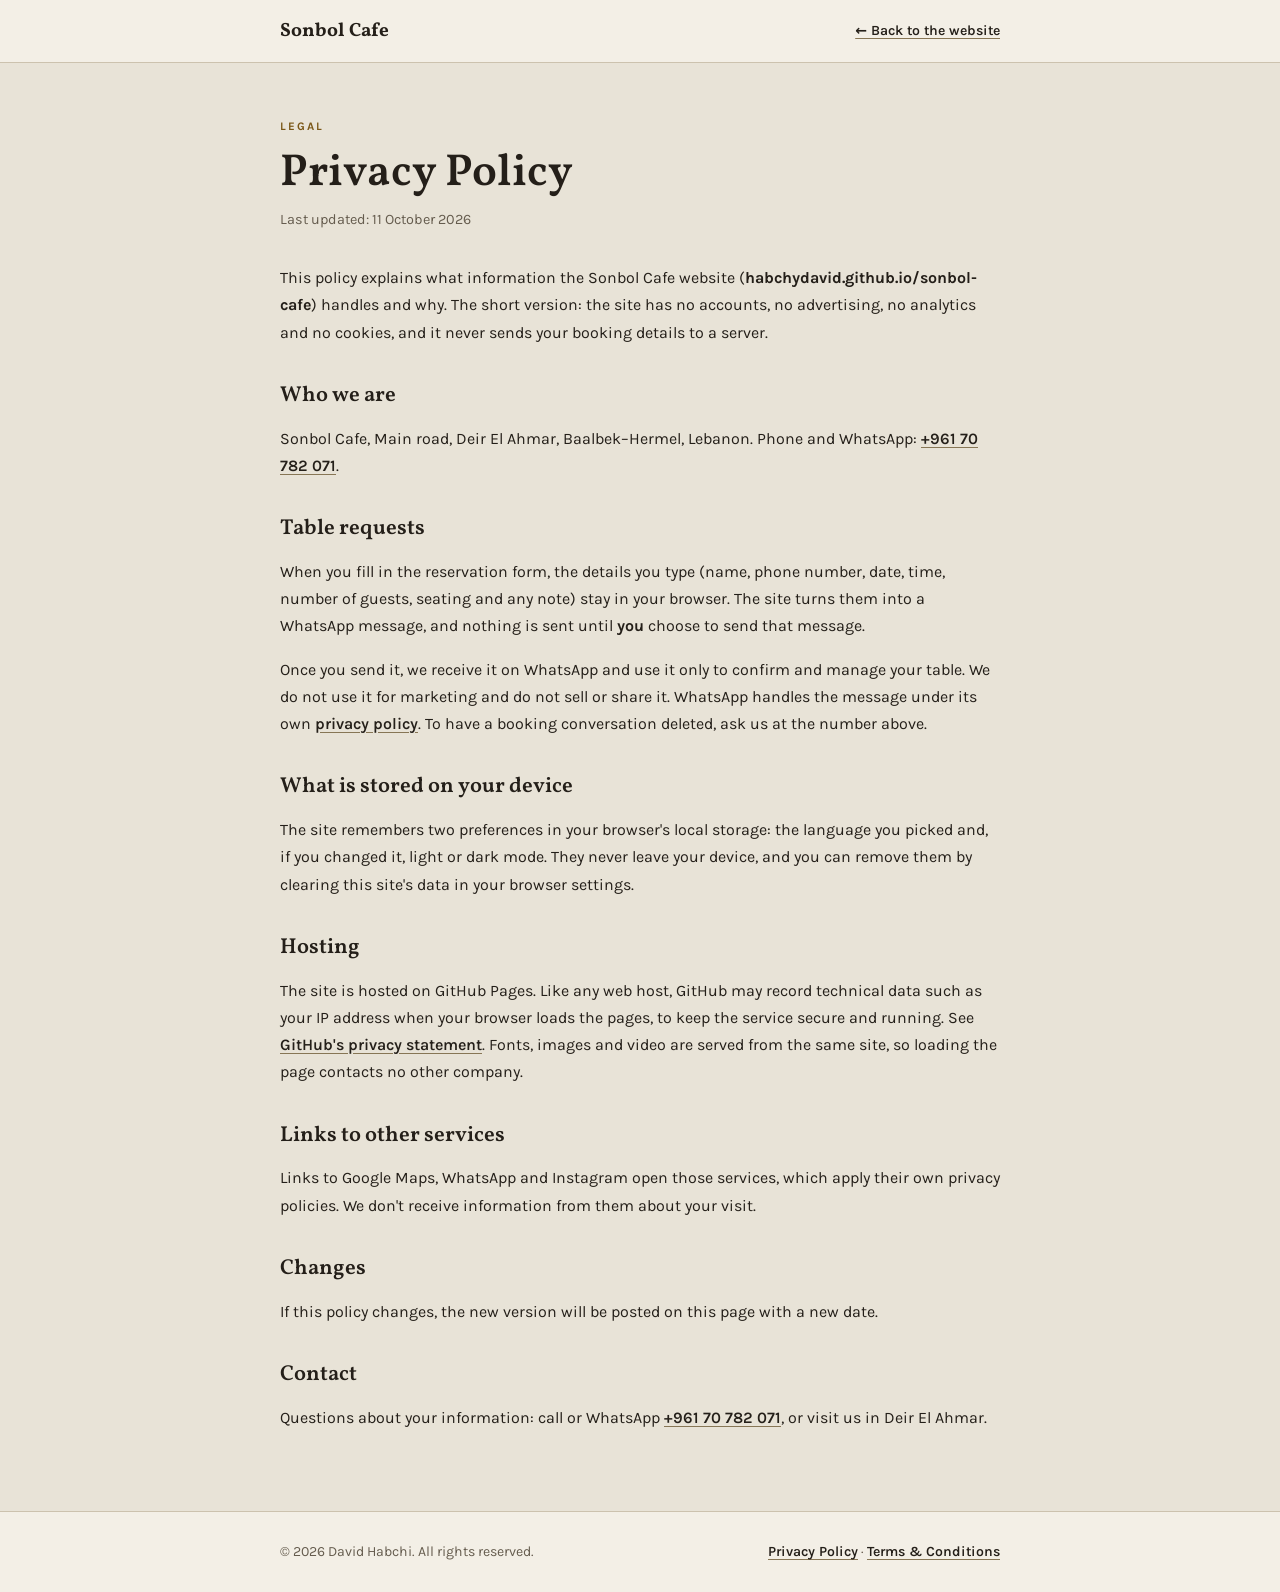
==== privacy.html @ 91145aa8 "New footer, Privacy Policy and Terms pages; shared theme file Footer, in order: copyright (© David H" ====
<!doctype html>
<html lang="en">
<head>
<meta charset="utf-8">
<meta name="viewport" content="width=device-width,initial-scale=1">
<title>Privacy Policy · Sonbol Cafe</title>
<meta name="description" content="How the Sonbol Cafe website handles your information.">
<link rel="stylesheet" href="assets/theme.css">
<link rel="stylesheet" href="assets/page.css">
</head>
<body>
<header class="page-bar">
  <div class="in">
    <a class="brand" href="./">Sonbol Cafe</a>
    <a class="back" href="./">&larr; Back to the website</a>
  </div>
</header>

<main class="doc">
  <span class="eyebrow">Legal</span>
  <h1>Privacy Policy</h1>
  <p class="updated">Last updated: 11 October 2026</p>

  <p>This policy explains what information the Sonbol Cafe website (<b>habchydavid.github.io/sonbol-cafe</b>) handles and why. The short version: the site has no accounts, no advertising, no analytics and no cookies, and it never sends your booking details to a server.</p>

  <h2>Who we are</h2>
  <p>Sonbol Cafe, Main road, Deir El Ahmar, Baalbek–Hermel, Lebanon. Phone and WhatsApp: <a href="tel:+96170782071">+961 70 782 071</a>.</p>

  <h2>Table requests</h2>
  <p>When you fill in the reservation form, the details you type (name, phone number, date, time, number of guests, seating and any note) stay in your browser. The site turns them into a WhatsApp message, and nothing is sent until <b>you</b> choose to send that message.</p>
  <p>Once you send it, we receive it on WhatsApp and use it only to confirm and manage your table. We do not use it for marketing and do not sell or share it. WhatsApp handles the message under its own <a href="https://www.whatsapp.com/legal/privacy-policy" target="_blank" rel="noopener">privacy policy</a>. To have a booking conversation deleted, ask us at the number above.</p>

  <h2>What is stored on your device</h2>
  <p>The site remembers two preferences in your browser's local storage: the language you picked and, if you changed it, light or dark mode. They never leave your device, and you can remove them by clearing this site's data in your browser settings.</p>

  <h2>Hosting</h2>
  <p>The site is hosted on GitHub Pages. Like any web host, GitHub may record technical data such as your IP address when your browser loads the pages, to keep the service secure and running. See <a href="https://docs.github.com/en/site-policy/privacy-policies/github-general-privacy-statement" target="_blank" rel="noopener">GitHub's privacy statement</a>. Fonts, images and video are served from the same site, so loading the page contacts no other company.</p>

  <h2>Links to other services</h2>
  <p>Links to Google Maps, WhatsApp and Instagram open those services, which apply their own privacy policies. We don't receive information from them about your visit.</p>

  <h2>Changes</h2>
  <p>If this policy changes, the new version will be posted on this page with a new date.</p>

  <h2>Contact</h2>
  <p>Questions about your information: call or WhatsApp <a href="tel:+96170782071">+961 70 782 071</a>, or visit us in Deir El Ahmar.</p>
</main>

<footer class="page-foot">
  <div class="in">
    <span>&copy; <span id="yr">2026</span> David Habchi. All rights reserved.</span>
    <span><a href="privacy.html">Privacy Policy</a> · <a href="terms.html">Terms &amp; Conditions</a></span>
  </div>
</footer>
<script>
/* same theme choice as the main page; rendering itself follows the OS without this */
try{ var t = localStorage.getItem('sonbol-theme'); if (t) document.documentElement.classList.add('theme-' + t); }catch(e){}
document.getElementById('yr').textContent = new Date().getFullYear();
</script>
</body>
</html>
---- assets/theme.css ----
/* Shared by every page: brand fonts and the theme tokens.
   Check contrast after changing colours:  python3 tools/check-contrast.py */

@font-face{font-family:'Karla';font-style:normal;font-weight:400;font-display:swap;src:url(fonts/karla-var-latin-ext.woff2) format('woff2');unicode-range:U+0100-02BA, U+02BD-02C5, U+02C7-02CC, U+02CE-02D7, U+02DD-02FF, U+0304, U+0308, U+0329, U+1D00-1DBF, U+1E00-1E9F, U+1EF2-1EFF, U+2020, U+20A0-20AB, U+20AD-20C4, U+2113, U+2C60-2C7F, U+A720-A7FF}
@font-face{font-family:'Karla';font-style:normal;font-weight:400;font-display:swap;src:url(fonts/karla-var-latin.woff2) format('woff2');unicode-range:U+0000-00FF, U+0131, U+0152-0153, U+02BB-02BC, U+02C6, U+02DA, U+02DC, U+0304, U+0308, U+0329, U+2000-206F, U+20AC, U+2122, U+2191, U+2193, U+2212, U+2215, U+FEFF, U+FFFD}
@font-face{font-family:'Karla';font-style:normal;font-weight:600;font-display:swap;src:url(fonts/karla-var-latin-ext.woff2) format('woff2');unicode-range:U+0100-02BA, U+02BD-02C5, U+02C7-02CC, U+02CE-02D7, U+02DD-02FF, U+0304, U+0308, U+0329, U+1D00-1DBF, U+1E00-1E9F, U+1EF2-1EFF, U+2020, U+20A0-20AB, U+20AD-20C4, U+2113, U+2C60-2C7F, U+A720-A7FF}
@font-face{font-family:'Karla';font-style:normal;font-weight:600;font-display:swap;src:url(fonts/karla-var-latin.woff2) format('woff2');unicode-range:U+0000-00FF, U+0131, U+0152-0153, U+02BB-02BC, U+02C6, U+02DA, U+02DC, U+0304, U+0308, U+0329, U+2000-206F, U+20AC, U+2122, U+2191, U+2193, U+2212, U+2215, U+FEFF, U+FFFD}
@font-face{font-family:'Karla';font-style:normal;font-weight:700;font-display:swap;src:url(fonts/karla-var-latin-ext.woff2) format('woff2');unicode-range:U+0100-02BA, U+02BD-02C5, U+02C7-02CC, U+02CE-02D7, U+02DD-02FF, U+0304, U+0308, U+0329, U+1D00-1DBF, U+1E00-1E9F, U+1EF2-1EFF, U+2020, U+20A0-20AB, U+20AD-20C4, U+2113, U+2C60-2C7F, U+A720-A7FF}
@font-face{font-family:'Karla';font-style:normal;font-weight:700;font-display:swap;src:url(fonts/karla-var-latin.woff2) format('woff2');unicode-range:U+0000-00FF, U+0131, U+0152-0153, U+02BB-02BC, U+02C6, U+02DA, U+02DC, U+0304, U+0308, U+0329, U+2000-206F, U+20AC, U+2122, U+2191, U+2193, U+2212, U+2215, U+FEFF, U+FFFD}
@font-face{font-family:'Noto Kufi Arabic';font-style:normal;font-weight:400;font-display:swap;src:url(fonts/noto-kufi-arabic-var-arabic.woff2) format('woff2');unicode-range:U+0600-06FF, U+0750-077F, U+0870-0891, U+0897-08E1, U+08E3-08FF, U+200C-200E, U+2010-2011, U+204F, U+2E41, U+FB50-FDFF, U+FE70-FE74, U+FE76-FEFC, U+102E0-102FB, U+10E60-10E7E, U+10EC2-10EC7, U+10EC9-10EEE, U+10EF0-10EFF, U+1EE00-1EE03, U+1EE05-1EE1F, U+1EE21-1EE22, U+1EE24, U+1EE27, U+1EE29-1EE32, U+1EE34-1EE37, U+1EE39, U+1EE3B, U+1EE42, U+1EE47, U+1EE49, U+1EE4B, U+1EE4D-1EE4F, U+1EE51-1EE52, U+1EE54, U+1EE57, U+1EE59, U+1EE5B, U+1EE5D, U+1EE5F, U+1EE61-1EE62, U+1EE64, U+1EE67-1EE6A, U+1EE6C-1EE72, U+1EE74-1EE77, U+1EE79-1EE7C, U+1EE7E, U+1EE80-1EE89, U+1EE8B-1EE9B, U+1EEA1-1EEA3, U+1EEA5-1EEA9, U+1EEAB-1EEBB, U+1EEF0-1EEF1}
@font-face{font-family:'Noto Kufi Arabic';font-style:normal;font-weight:400;font-display:swap;src:url(fonts/noto-kufi-arabic-var-latin-ext.woff2) format('woff2');unicode-range:U+0100-02BA, U+02BD-02C5, U+02C7-02CC, U+02CE-02D7, U+02DD-02FF, U+0304, U+0308, U+0329, U+1D00-1DBF, U+1E00-1E9F, U+1EF2-1EFF, U+2020, U+20A0-20AB, U+20AD-20C4, U+2113, U+2C60-2C7F, U+A720-A7FF}
@font-face{font-family:'Noto Kufi Arabic';font-style:normal;font-weight:400;font-display:swap;src:url(fonts/noto-kufi-arabic-var-latin.woff2) format('woff2');unicode-range:U+0000-00FF, U+0131, U+0152-0153, U+02BB-02BC, U+02C6, U+02DA, U+02DC, U+0304, U+0308, U+0329, U+2000-206F, U+20AC, U+2122, U+2191, U+2193, U+2212, U+2215, U+FEFF, U+FFFD}
@font-face{font-family:'Noto Kufi Arabic';font-style:normal;font-weight:700;font-display:swap;src:url(fonts/noto-kufi-arabic-var-arabic.woff2) format('woff2');unicode-range:U+0600-06FF, U+0750-077F, U+0870-0891, U+0897-08E1, U+08E3-08FF, U+200C-200E, U+2010-2011, U+204F, U+2E41, U+FB50-FDFF, U+FE70-FE74, U+FE76-FEFC, U+102E0-102FB, U+10E60-10E7E, U+10EC2-10EC7, U+10EC9-10EEE, U+10EF0-10EFF, U+1EE00-1EE03, U+1EE05-1EE1F, U+1EE21-1EE22, U+1EE24, U+1EE27, U+1EE29-1EE32, U+1EE34-1EE37, U+1EE39, U+1EE3B, U+1EE42, U+1EE47, U+1EE49, U+1EE4B, U+1EE4D-1EE4F, U+1EE51-1EE52, U+1EE54, U+1EE57, U+1EE59, U+1EE5B, U+1EE5D, U+1EE5F, U+1EE61-1EE62, U+1EE64, U+1EE67-1EE6A, U+1EE6C-1EE72, U+1EE74-1EE77, U+1EE79-1EE7C, U+1EE7E, U+1EE80-1EE89, U+1EE8B-1EE9B, U+1EEA1-1EEA3, U+1EEA5-1EEA9, U+1EEAB-1EEBB, U+1EEF0-1EEF1}
@font-face{font-family:'Noto Kufi Arabic';font-style:normal;font-weight:700;font-display:swap;src:url(fonts/noto-kufi-arabic-var-latin-ext.woff2) format('woff2');unicode-range:U+0100-02BA, U+02BD-02C5, U+02C7-02CC, U+02CE-02D7, U+02DD-02FF, U+0304, U+0308, U+0329, U+1D00-1DBF, U+1E00-1E9F, U+1EF2-1EFF, U+2020, U+20A0-20AB, U+20AD-20C4, U+2113, U+2C60-2C7F, U+A720-A7FF}
@font-face{font-family:'Noto Kufi Arabic';font-style:normal;font-weight:700;font-display:swap;src:url(fonts/noto-kufi-arabic-var-latin.woff2) format('woff2');unicode-range:U+0000-00FF, U+0131, U+0152-0153, U+02BB-02BC, U+02C6, U+02DA, U+02DC, U+0304, U+0308, U+0329, U+2000-206F, U+20AC, U+2122, U+2191, U+2193, U+2212, U+2215, U+FEFF, U+FFFD}
@font-face{font-family:'Vollkorn';font-style:italic;font-weight:600;font-display:swap;src:url(fonts/vollkorn-italic-latin-ext.woff2) format('woff2');unicode-range:U+0100-02BA, U+02BD-02C5, U+02C7-02CC, U+02CE-02D7, U+02DD-02FF, U+0304, U+0308, U+0329, U+1D00-1DBF, U+1E00-1E9F, U+1EF2-1EFF, U+2020, U+20A0-20AB, U+20AD-20C4, U+2113, U+2C60-2C7F, U+A720-A7FF}
@font-face{font-family:'Vollkorn';font-style:italic;font-weight:600;font-display:swap;src:url(fonts/vollkorn-italic-latin.woff2) format('woff2');unicode-range:U+0000-00FF, U+0131, U+0152-0153, U+02BB-02BC, U+02C6, U+02DA, U+02DC, U+0304, U+0308, U+0329, U+2000-206F, U+20AC, U+2122, U+2191, U+2193, U+2212, U+2215, U+FEFF, U+FFFD}
@font-face{font-family:'Vollkorn';font-style:normal;font-weight:600;font-display:swap;src:url(fonts/vollkorn-var-latin-ext.woff2) format('woff2');unicode-range:U+0100-02BA, U+02BD-02C5, U+02C7-02CC, U+02CE-02D7, U+02DD-02FF, U+0304, U+0308, U+0329, U+1D00-1DBF, U+1E00-1E9F, U+1EF2-1EFF, U+2020, U+20A0-20AB, U+20AD-20C4, U+2113, U+2C60-2C7F, U+A720-A7FF}
@font-face{font-family:'Vollkorn';font-style:normal;font-weight:600;font-display:swap;src:url(fonts/vollkorn-var-latin.woff2) format('woff2');unicode-range:U+0000-00FF, U+0131, U+0152-0153, U+02BB-02BC, U+02C6, U+02DA, U+02DC, U+0304, U+0308, U+0329, U+2000-206F, U+20AC, U+2122, U+2191, U+2193, U+2212, U+2215, U+FEFF, U+FFFD}
@font-face{font-family:'Vollkorn';font-style:normal;font-weight:700;font-display:swap;src:url(fonts/vollkorn-var-latin-ext.woff2) format('woff2');unicode-range:U+0100-02BA, U+02BD-02C5, U+02C7-02CC, U+02CE-02D7, U+02DD-02FF, U+0304, U+0308, U+0329, U+1D00-1DBF, U+1E00-1E9F, U+1EF2-1EFF, U+2020, U+20A0-20AB, U+20AD-20C4, U+2113, U+2C60-2C7F, U+A720-A7FF}
@font-face{font-family:'Vollkorn';font-style:normal;font-weight:700;font-display:swap;src:url(fonts/vollkorn-var-latin.woff2) format('woff2');unicode-range:U+0000-00FF, U+0131, U+0152-0153, U+02BB-02BC, U+02C6, U+02DA, U+02DC, U+0304, U+0308, U+0329, U+2000-206F, U+20AC, U+2122, U+2191, U+2193, U+2212, U+2215, U+FEFF, U+FFFD}

/* ===================== THEME SYSTEM =====================
   Three layers:
   1. Palette  – raw brand colours. Components never use these directly.
   2. Semantic – what a colour is FOR (--color-text, --color-action, ...).
                 Each theme is one block that sets every semantic token.
   3. Media    – text and controls drawn over the walk-in video. The video
                 looks the same in every theme, so these are fixed.

   Choosing a theme (no JavaScript needed to render):
   - no theme class on <html>  -> follows the OS setting (light or dark)
   - <html class="theme-dark"> / "theme-light" -> forced by the visitor's toggle
   Adding a theme: copy a semantic block, name it .theme-<name>, change values,
   then run tools/check-contrast.py. Nothing else needs to change.
   Every text pairing below is >= 4.5:1 (WCAG AA), every control border and
   focus ring >= 3:1 against what it sits on, in both themes. */

/* 1. Palette */
:root{
  --palette-plaster:#F3EFE6;   --palette-limestone:#E8E3D7;  --palette-dust:#DFD8C8;
  --palette-sand:#CCC2AE;      --palette-clay:#877655;       --palette-earth:#655C4E;
  --palette-ink:#241F19;
  --palette-night:#17150F;     --palette-night-2:#201D16;    --palette-night-3:#2A261D;
  --palette-night-line:#39342A; --palette-night-clay:#7C715B; --palette-ash:#A1977F;
  --palette-bone:#EFE9DB;
  --palette-wheat:#B07E22;     --palette-wheat-deep:#7A5717; --palette-wheat-light:#D7A647;
  --palette-wheat-glow:#E7B65A;
  --palette-ember:#8E3B2F;     --palette-ember-bright:#B75039; --palette-ember-light:#CE7763;
  --palette-cream:#F6F0E4;     --palette-cream-bright:#FBF6EC; --palette-soot:#1B1710;
  --palette-scrim-rgb:20 16 10;

  --display:'Vollkorn',Georgia,'Times New Roman',serif;
  --body:'Karla',system-ui,-apple-system,'Segoe UI',sans-serif;
  --arabic:'Noto Kufi Arabic','Segoe UI',system-ui,sans-serif;
}

/* 2a. Light (default) */
:root, .theme-light{
  color-scheme:light;
  --color-bg:var(--palette-limestone);           /* page */
  --color-surface:var(--palette-plaster);        /* bands, cards */
  --color-surface-alt:var(--palette-dust);       /* set-menu panel, booking recap */
  --color-text:var(--palette-ink);               /* 11.5–14.2:1 */
  --color-text-muted:var(--palette-earth);       /* 4.6–5.7:1 */
  --color-text-accent:var(--palette-wheat-deep); /* eyebrows, labels: 4.6–5.7:1 */
  --color-text-emphasis:var(--palette-ember);    /* prices: 5.3–6.5:1 */
  --color-border:var(--palette-sand);            /* decorative dividers (no contrast need) */
  --color-border-control:var(--palette-clay);    /* inputs, tabs, toggles: 3.1–3.9:1 */
  --color-accent:var(--palette-wheat);           /* decorative wheat: dots, logo, rules */
  --color-focus:var(--palette-wheat-deep);       /* focus ring: >= 4.6:1 */
  --color-action:var(--palette-ember);           /* primary button */
  --color-on-action:var(--palette-cream-bright); /* 6.9:1 */
  --color-selected:var(--palette-ink);           /* selected menu tab */
  --color-on-selected:var(--palette-limestone);  /* 12.8:1 */
  --color-toggle:var(--palette-wheat-deep);      /* active language */
  --color-on-toggle:var(--palette-cream-bright);
  --color-shadow:rgba(36,31,25,.10);
  --icon-to-dark:block; --icon-to-light:none;    /* theme button shows a moon */
}

/* 2b. Dark – forced by the toggle */
.theme-dark{
  color-scheme:dark;
  --color-bg:var(--palette-night);
  --color-surface:var(--palette-night-2);
  --color-surface-alt:var(--palette-night-3);
  --color-text:var(--palette-bone);              /* 12.5–15.1:1 */
  --color-text-muted:var(--palette-ash);         /* 5.2–6.3:1 */
  --color-text-accent:var(--palette-wheat-light);/* 6.8–8.2:1 */
  --color-text-emphasis:var(--palette-ember-light); /* 4.6–5.5:1 */
  --color-border:var(--palette-night-line);
  --color-border-control:var(--palette-night-clay); /* 3.1–3.7:1 */
  --color-accent:var(--palette-wheat-light);
  --color-focus:var(--palette-wheat-light);
  --color-action:var(--palette-ember-bright);
  --color-on-action:var(--palette-cream-bright); /* 4.6:1 */
  --color-selected:var(--palette-bone);
  --color-on-selected:var(--palette-night);
  --color-toggle:var(--palette-wheat-light);
  --color-on-toggle:var(--palette-soot);         /* 8.0:1 */
  --color-shadow:rgba(0,0,0,.45);
  --icon-to-dark:none; --icon-to-light:block;    /* theme button shows a sun */
}
/* 2c. Dark – from the OS setting when the visitor hasn't chosen. Must mirror 2b. */
@media (prefers-color-scheme:dark){
  :root:not([class*="theme-"]){
    color-scheme:dark;
    --color-bg:var(--palette-night);
    --color-surface:var(--palette-night-2);
    --color-surface-alt:var(--palette-night-3);
    --color-text:var(--palette-bone);
    --color-text-muted:var(--palette-ash);
    --color-text-accent:var(--palette-wheat-light);
    --color-text-emphasis:var(--palette-ember-light);
    --color-border:var(--palette-night-line);
    --color-border-control:var(--palette-night-clay);
    --color-accent:var(--palette-wheat-light);
    --color-focus:var(--palette-wheat-light);
    --color-action:var(--palette-ember-bright);
    --color-on-action:var(--palette-cream-bright);
    --color-selected:var(--palette-bone);
    --color-on-selected:var(--palette-night);
    --color-toggle:var(--palette-wheat-light);
    --color-on-toggle:var(--palette-soot);
    --color-shadow:rgba(0,0,0,.45);
    --icon-to-dark:none; --icon-to-light:block;
  }
}

/* 3. Media – over the walk-in video, identical in every theme */
:root{
  --color-media-bg:var(--palette-night);
  --media-scrim:var(--palette-scrim-rgb);        /* used as rgb(var(--media-scrim) / alpha) */
  --color-on-media:var(--palette-cream);
  --color-on-media-muted:rgb(246 240 228 / .84);
  --color-media-accent:var(--palette-wheat-glow);
  --color-on-media-accent:var(--palette-soot);
  --color-media-border:rgb(246 240 228 / .6);
}
---- assets/page.css ----
/* Text pages (privacy, terms). Colours and fonts come from theme.css. */
*{box-sizing:border-box}
body{
  margin:0; background:var(--color-bg); color:var(--color-text);
  font-family:var(--body); font-size:16px; line-height:1.7;
  -webkit-font-smoothing:antialiased;
}
a{color:var(--color-text); font-weight:600; text-decoration-color:var(--color-border-control); text-underline-offset:3px}
a:hover{color:var(--color-text-accent); text-decoration-color:currentColor}
:focus-visible{outline:2px solid var(--color-focus); outline-offset:3px; border-radius:2px}

.page-bar{border-bottom:1px solid var(--color-border); background:var(--color-surface)}
.page-bar .in,.doc,.page-foot .in{max-width:760px; margin-inline:auto; padding-inline:20px}
.page-bar .in{display:flex; align-items:center; justify-content:space-between; gap:16px; min-height:62px}
.brand{font-family:var(--display); font-weight:700; font-size:1.2rem; text-decoration:none; color:var(--color-text)}
.back{font-size:.88rem}

.doc{padding-block:48px 64px}
.eyebrow{font-size:.72rem; letter-spacing:.18em; text-transform:uppercase; font-weight:700; color:var(--color-text-accent)}
h1{font-family:var(--display); font-weight:600; font-size:clamp(2rem,6vw,2.8rem); line-height:1.15; margin:10px 0 8px}
.updated{color:var(--color-text-muted); font-size:.9rem; margin:0 0 32px}
h2{font-family:var(--display); font-weight:600; font-size:1.35rem; line-height:1.25; margin:36px 0 10px}
p,li{color:var(--color-text)}
ul{padding-inline-start:22px}
li{margin-block:6px}
.note{background:var(--color-surface-alt); border:1px solid var(--color-border); border-radius:3px; padding:16px 18px; color:var(--color-text)}

.page-foot{border-top:1px solid var(--color-border); background:var(--color-surface); padding-block:28px; font-size:.88rem; color:var(--color-text-muted)}
.page-foot .in{display:flex; flex-wrap:wrap; gap:10px 24px; justify-content:space-between}
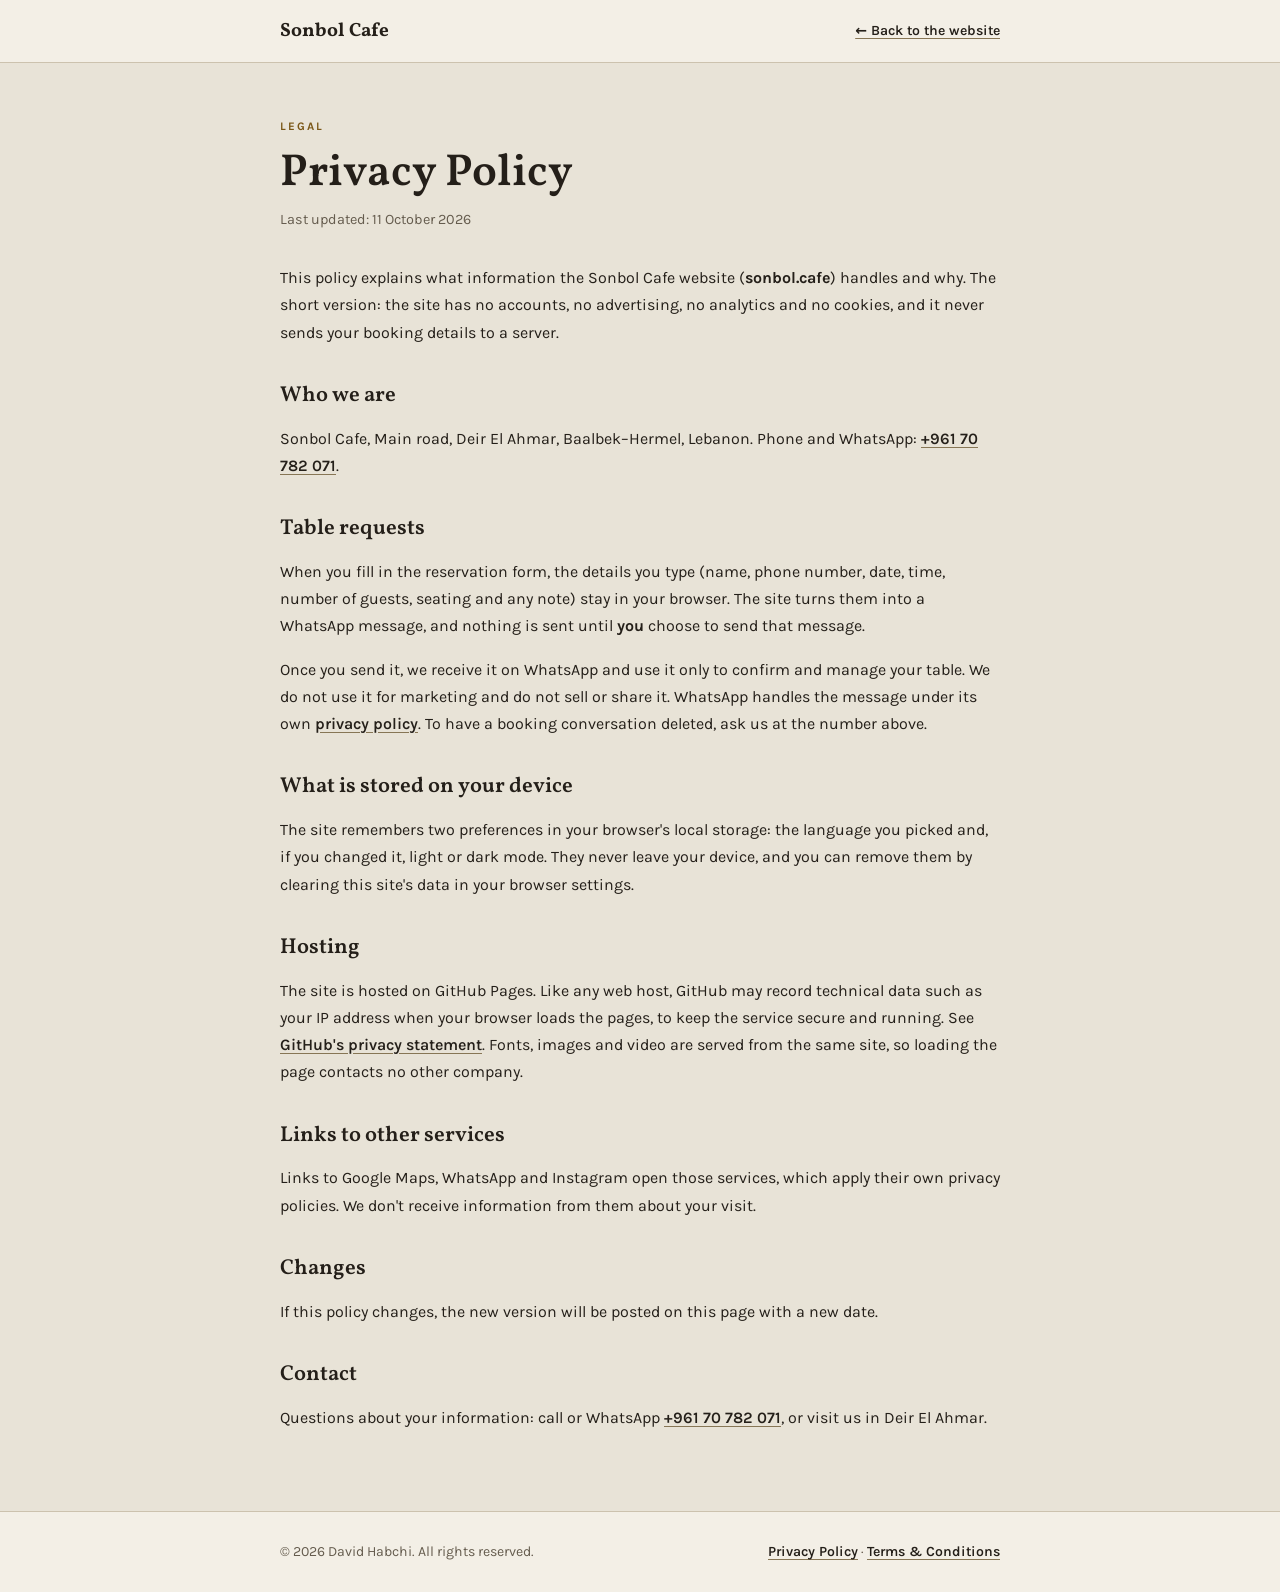
==== commit aad7e1b6: "Prepare for sonbol.cafe - New QR code and both table-card PDFs for https://sonbol.cafe/, now at   er" ====
--- a/privacy.html
+++ b/privacy.html
@@ -5,6 +5,7 @@
 <meta name="viewport" content="width=device-width,initial-scale=1">
 <title>Privacy Policy · Sonbol Cafe</title>
 <meta name="description" content="How the Sonbol Cafe website handles your information.">
+<link rel="canonical" href="https://sonbol.cafe/privacy.html">
 <link rel="stylesheet" href="assets/theme.css">
 <link rel="stylesheet" href="assets/page.css">
 </head>
@@ -21,7 +22,7 @@
   <h1>Privacy Policy</h1>
   <p class="updated">Last updated: 11 October 2026</p>
 
-  <p>This policy explains what information the Sonbol Cafe website (<b>habchydavid.github.io/sonbol-cafe</b>) handles and why. The short version: the site has no accounts, no advertising, no analytics and no cookies, and it never sends your booking details to a server.</p>
+  <p>This policy explains what information the Sonbol Cafe website (<b>sonbol.cafe</b>) handles and why. The short version: the site has no accounts, no advertising, no analytics and no cookies, and it never sends your booking details to a server.</p>
 
   <h2>Who we are</h2>
   <p>Sonbol Cafe, Main road, Deir El Ahmar, Baalbek–Hermel, Lebanon. Phone and WhatsApp: <a href="tel:+96170782071">+961 70 782 071</a>.</p>
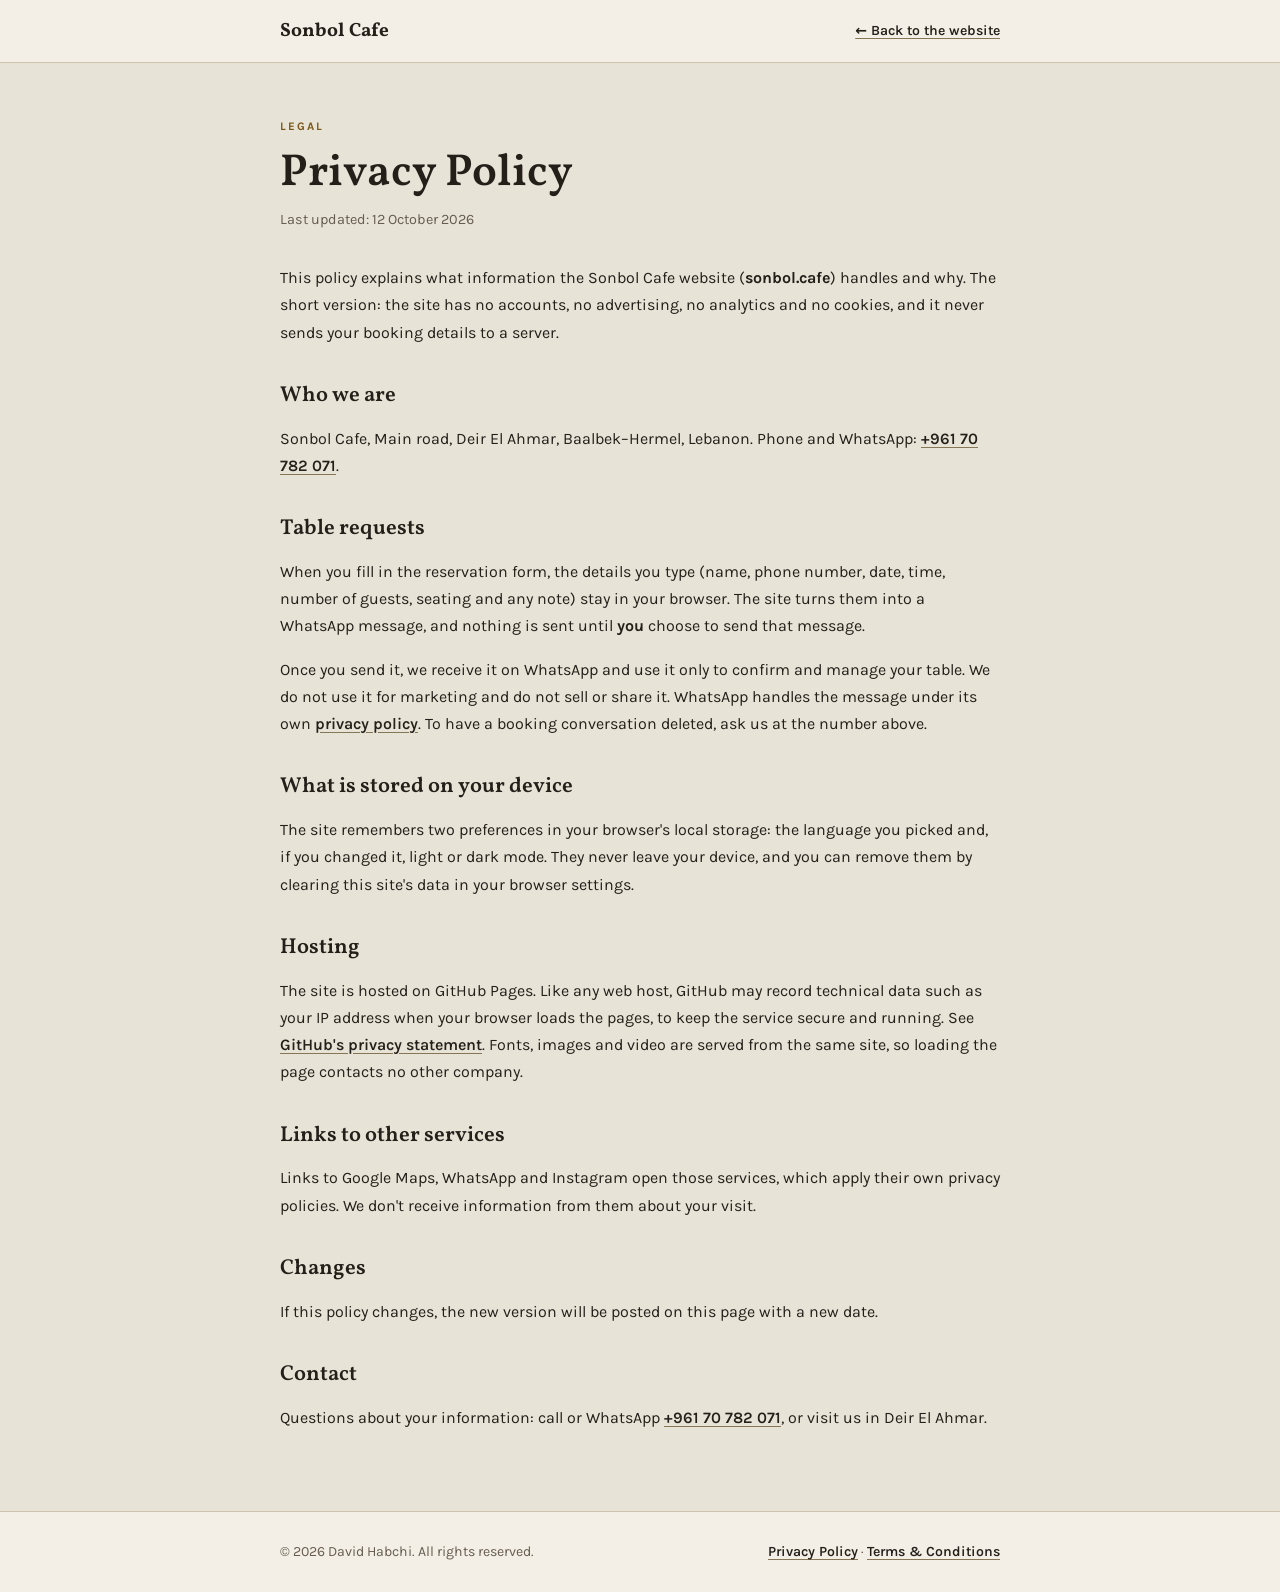
==== commit 6fc368a3: "Domain setup order and print warning, from fact-check An independent check against GitHub's docs fou" ====
--- a/privacy.html
+++ b/privacy.html
@@ -20,7 +20,7 @@
 <main class="doc">
   <span class="eyebrow">Legal</span>
   <h1>Privacy Policy</h1>
-  <p class="updated">Last updated: 11 October 2026</p>
+  <p class="updated">Last updated: 12 October 2026</p>
 
   <p>This policy explains what information the Sonbol Cafe website (<b>sonbol.cafe</b>) handles and why. The short version: the site has no accounts, no advertising, no analytics and no cookies, and it never sends your booking details to a server.</p>
 
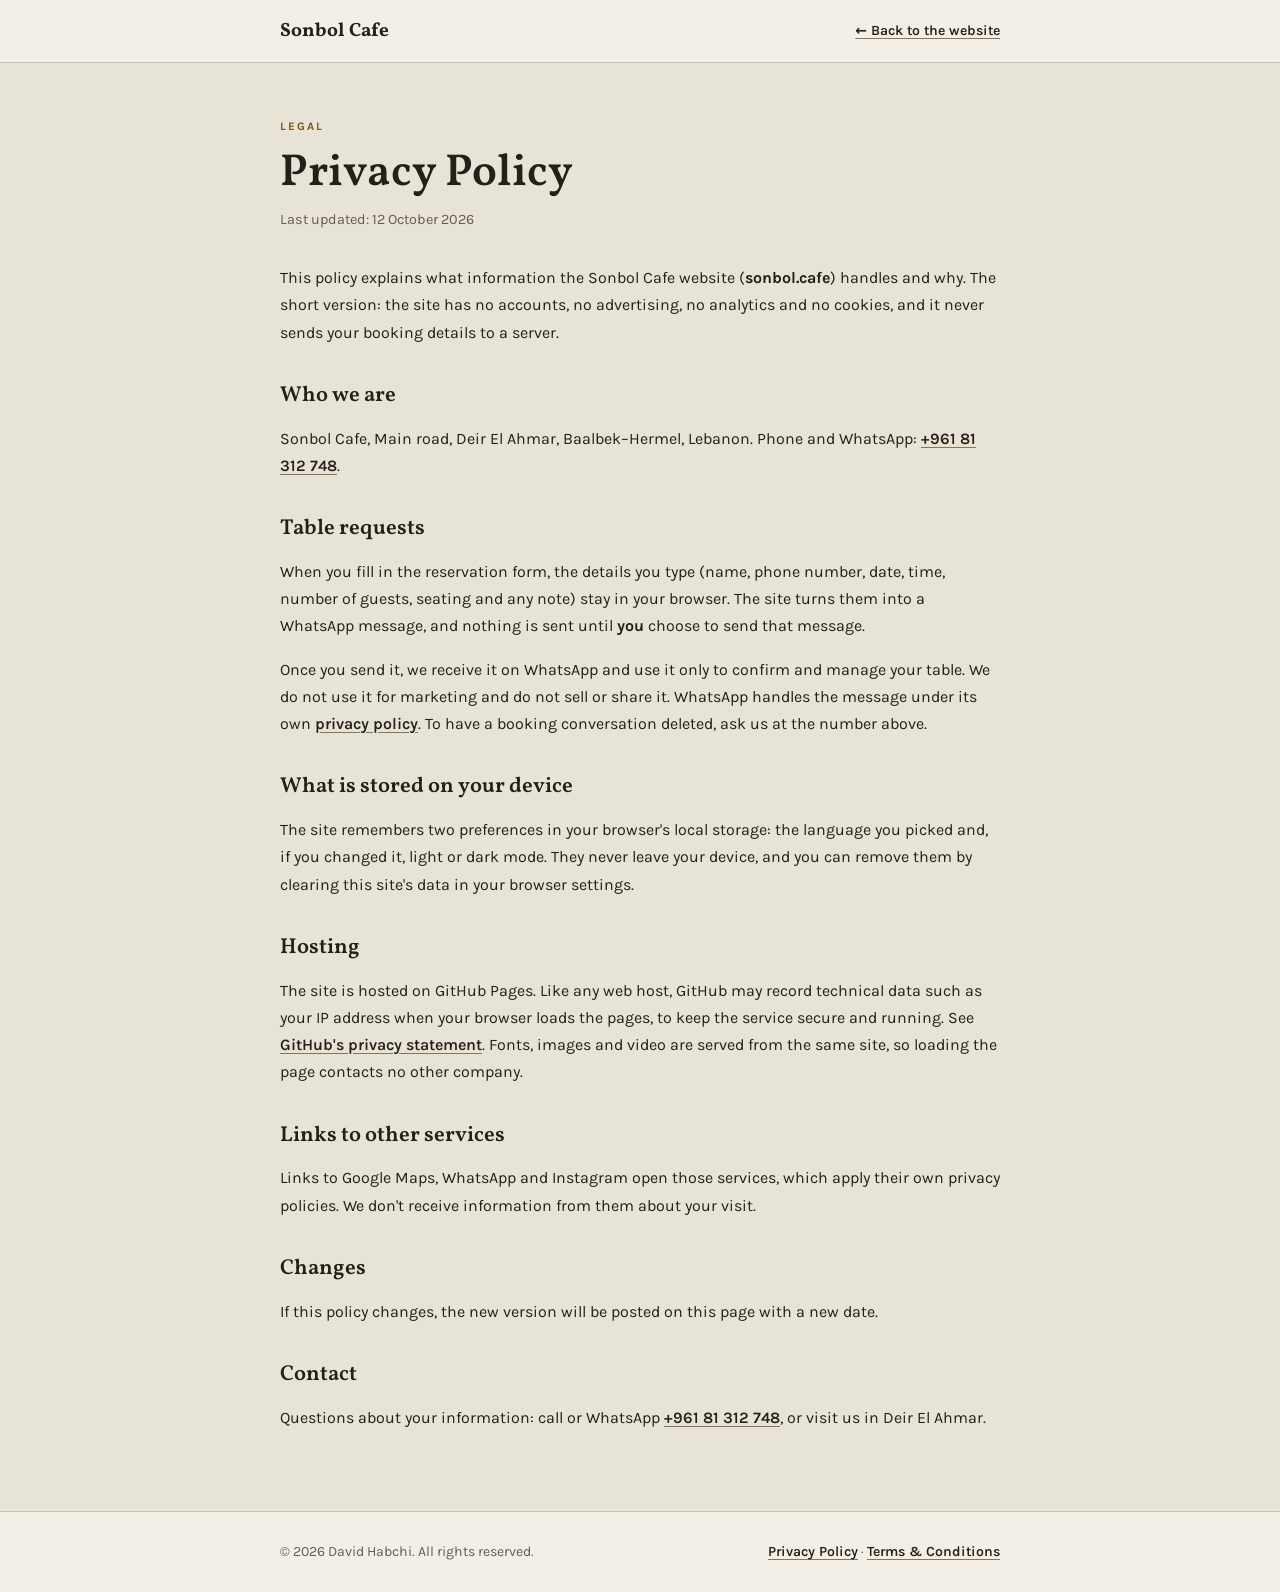
==== commit 6f255c1f: "New restaurant number: +961 81 312 748 Replace +961 70 782 071 everywhere: booking section and visit" ====
--- a/privacy.html
+++ b/privacy.html
@@ -25,7 +25,7 @@
   <p>This policy explains what information the Sonbol Cafe website (<b>sonbol.cafe</b>) handles and why. The short version: the site has no accounts, no advertising, no analytics and no cookies, and it never sends your booking details to a server.</p>
 
   <h2>Who we are</h2>
-  <p>Sonbol Cafe, Main road, Deir El Ahmar, Baalbek–Hermel, Lebanon. Phone and WhatsApp: <a href="tel:+96170782071">+961 70 782 071</a>.</p>
+  <p>Sonbol Cafe, Main road, Deir El Ahmar, Baalbek–Hermel, Lebanon. Phone and WhatsApp: <a href="tel:+96181312748">+961 81 312 748</a>.</p>
 
   <h2>Table requests</h2>
   <p>When you fill in the reservation form, the details you type (name, phone number, date, time, number of guests, seating and any note) stay in your browser. The site turns them into a WhatsApp message, and nothing is sent until <b>you</b> choose to send that message.</p>
@@ -44,7 +44,7 @@
   <p>If this policy changes, the new version will be posted on this page with a new date.</p>
 
   <h2>Contact</h2>
-  <p>Questions about your information: call or WhatsApp <a href="tel:+96170782071">+961 70 782 071</a>, or visit us in Deir El Ahmar.</p>
+  <p>Questions about your information: call or WhatsApp <a href="tel:+96181312748">+961 81 312 748</a>, or visit us in Deir El Ahmar.</p>
 </main>
 
 <footer class="page-foot">
